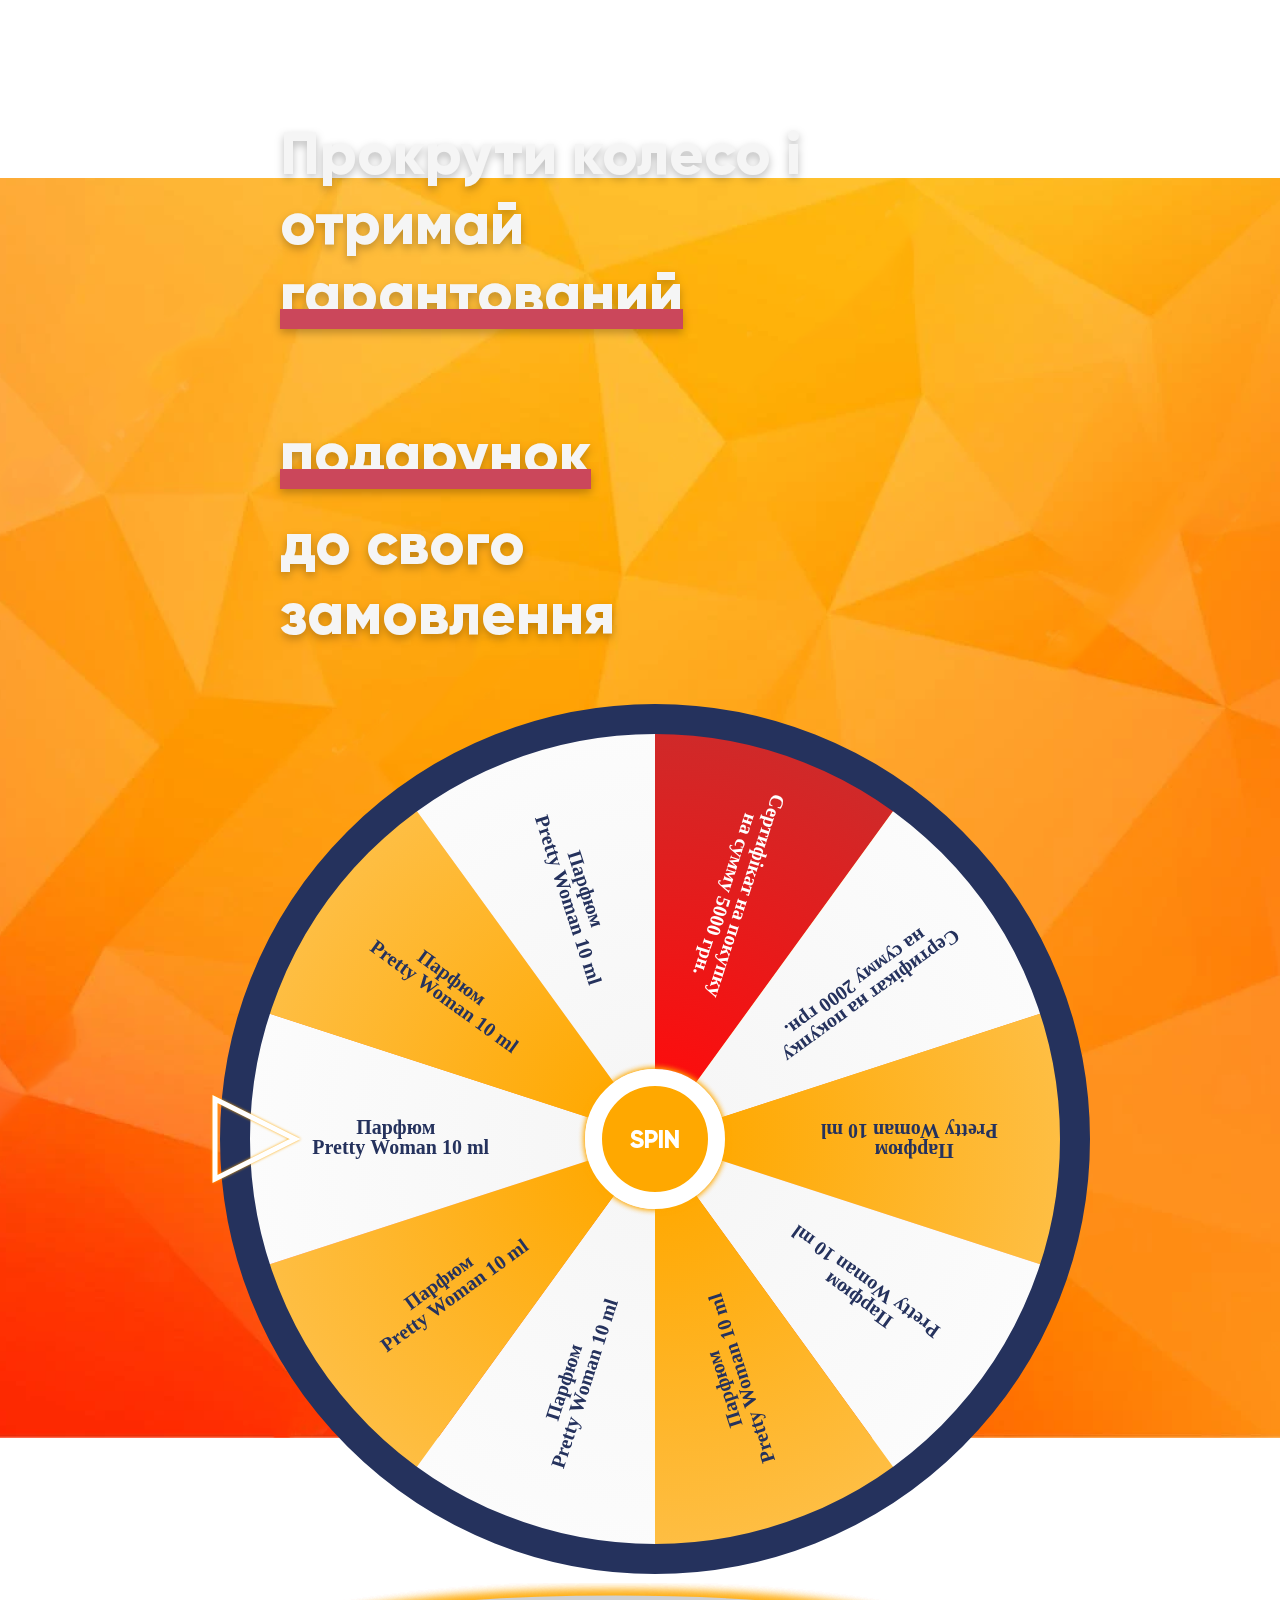
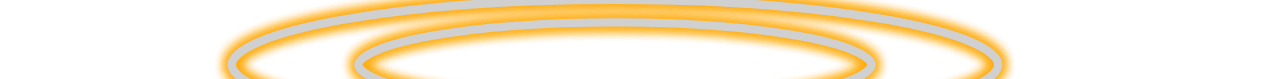
==== www/index.html @ 40f956ba "init" ====
<!DOCTYPE html>
<html lang="en">
<head>
  <meta charset="UTF-8">
  <meta http-equiv="X-UA-Compatible" content="IE=edge">
  <meta name="viewport" content="width=device-width, initial-scale=1.0">
  <title>Document</title>
  <link rel="stylesheet" href="./styles/css/fonts.css">
  <link rel="stylesheet" href="./styles/css/index.css">
  <link rel="stylesheet" href="./styles/css/media.css">
  <script src="./js/jquery-3.5.1.min.js"></script>
  <script src="./plugins/TweenMax.min.js"></script>
  <script src="./plugins/Winwheel.min.js"></script>
</head>
<body>
  
  <div class="content">
    <div class="">
      <div class="wrap wheelScreen__wrap">
        <div class="wheelScreen__text">
          <!--<h1>Дякуємо за--> <br><!--замовлення!</h1>-->
          <h2 style="">Прокрути колесо і <br> отримай <span>гарантований</span> <br> <span> подарунок</span> до свого <br> замовлення</h2>
        </div>

        <div class="wheel rotating wheelScreen__wheel">
          <canvas id='wheel__canvas' width='880' height='880'>
            Canvas not supported, use another browser.
          </canvas>

          <canvas id='wheel__adornment' width='880' height='880'>
            Canvas not supported, use another browser.
          </canvas>

          <canvas id='wheel__adornment2' width='880' height='880'>
            Canvas not supported, use another browser.
          </canvas>

          <button id="spinButton">spin</button>
          <div class="shadow-wheel-c"></div>
        </div>
        
      </div>
    </div>
  </div>

  <div class="options">
    <span data-rate="1" data-pos="1" data-fill="red">Сертифікат на покупку <br> на сумму 5000 грн.</span>
    <span data-rate="19" data-pos="2" data-fill="white">Сертифікат на покупку <br> на сумму 2000 грн.</span>
    <span data-rate="10" data-pos="3" data-fill="yellow">Парфюм <br> Pretty Woman 10 ml</span>
    <span data-rate="10" data-pos="4" data-fill="white">Парфюм <br> Pretty Woman 10 ml</span>
    <span data-rate="10" data-pos="5" data-fill="yellow">Парфюм <br> Pretty Woman 10 ml</span>
    <span data-rate="10" data-pos="6" data-fill="white">Парфюм <br> Pretty Woman 10 ml</span>
    <span data-rate="10" data-pos="7" data-fill="yellow">Парфюм <br> Pretty Woman 10 ml</span>
    <span data-rate="10" data-pos="8" data-fill="white">Парфюм <br> Pretty Woman 10 ml</span>
    <span data-rate="10" data-pos="9" data-fill="yellow">Парфюм <br> Pretty Woman 10 ml</span>
    <span data-rate="10" data-pos="10" data-fill="white">Парфюм <br> Pretty Woman 10 ml</span>
  </div>
  
  <script src="./js/index.js"></script>
</body>
</html>
---- www/styles/css/fonts.css ----
@font-face {
  font-family: "gilroy";
  src: url(../../fonts/Gilroy-Medium.ttf);
  font-weight: 500;
  font-style: normal;
}
@font-face {
  font-family: "gilroy";
  src: url(../../fonts/Gilroy-SemiBold.ttf);
  font-weight: 600;
  font-style: normal;
}
@font-face {
  font-family: "gilroy";
  src: url(../../fonts/Gilroy-ExtraBold.ttf);
  font-weight: 800;
  font-style: normal;
}
---- www/styles/css/index.css ----
body, html {
  margin: 0;
  padding: 0;
  background-image: url("../../img/bg-el.png"), url("../../img/bg-3.png");
  background-repeat: no-repeat, no-repeat; 
  background-position: center, center; 
  background-size:contain, auto;
}

* {
  font-family: "gilroy";
  -webkit-box-sizing: border-box;
          box-sizing: border-box;
}
.wrap {
  margin: 0px auto;
  padding: 0px 20px;
  width: 100%;
  max-width: 1840px;
}

.options {
  display: none;
}

h1 {
  font-style: normal;
  font-weight: 600;
  font-size: 60px;
  line-height: 72px;
  color: #F5F5F5;
  margin-top: 0;
}

h2 {
  font-style: normal;
  font-weight: 800;
  font-size: 60px;
  line-height: 74px;
  color: #F5F5F5;
  margin: 0;

}

p {
  margin-top: 30px;
  font-style: normal;
  font-weight: 500;
  font-size: 36px;
  line-height: 44px;
  color: #F5F5F5;
  margin-bottom: 0;
}

.wheelScreen {
  background: url(../../img/bg-1.png);
  background-size: cover;
  background-repeat: no-repeat;
  background-position: top center;
}
.wheelScreen__wrap {
  display: -webkit-box;
  display: -ms-flexbox;
  display: flex;
  -webkit-box-pack: justify;
      -ms-flex-pack: justify;
          justify-content: space-between;
  padding-top: 100px;
  padding-bottom: 100px;
}
.wheelScreen__text {
  padding-top: 210px;
  padding-left: 90px;
  filter: drop-shadow(0px 4px 4px rgba(0, 0, 0, 0.25));
  position: relative;
  display: block;
  z-index: 0;
}
.wheelScreen__text span { 
  display: block;
  text-decoration: none;
  width: 100%;
  max-width: -moz-fit-content;
  max-width: -webkit-fit-content;
  position: relative;
  z-index: 3;
}
.wheelScreen__text span::after{ 
  content: '';
  display: block;
  height: 20px;
  background: #CB475B;
  width:auto;
  transform: translateY(-20px);
  position: relative;
  z-index: 1;
}
.wheel {
  position: relative;
  margin-left: 30px;
  width: 780px;
  aspect-ratio: 1/1;
}

#wheel__canvas {
  width: 100%;
  height: 100%;
}

#wheel__adornment {
  width: 100%;
  height: 100%;
  position: absolute;
  top: 0;
  left: 0;
  
}

#wheel__adornment2 {
  width: 100%;
  height: 100%;
  position: absolute;
  top: 0;
  left: -20px;
}

#spinButton {
  display: -ms-grid;
  display: grid;
  place-items: center;
  width: 140px;
  height: 140px;
  aspect-ratio: 1/1;
  background: radial-gradient(50% 50% at 50% 50%, #FFA800 0%, #FFA800 100%);
  color: #fff;
  border-radius: 50%;
  /* border-radius: 30px; */
  border: 17px solid #FFffff;
  box-shadow: 0px 0px 6px #FFA800, 0px 0px 6px #FFA800;
  position: absolute;
  top: 50%;
  right: 50%;
  -webkit-transform: translate(50%, -50%);
          transform: translate(50%, -50%);
  font-style: normal;
  font-weight: 800;
  font-size: 25px;
  line-height: 31px;
  text-transform: uppercase;
  /* box-sizing: content-box; */
}
.shadow-wheel-c {
  position: fixed;
  width:800px;
  height: 150px;
  background-image: url(../../img/sh-c.svg);
  background-size:cover;
  background-repeat: no-repeat;
  background-position: top center;
}
.completeScreen {
  background: url(../../img/bg-2.png);
  background-size: cover;
  background-repeat: no-repeat;
  background-position: top center;
}
.completeScreen__wrap {
  max-width: 1800px;
  display: -webkit-box;
  display: -ms-flexbox;
  display: flex;
  -webkit-box-pack: justify;
      -ms-flex-pack: justify;
          justify-content: space-between;
  padding-top: 100px;
  padding-bottom: 210px;
}
.completeScreen__text {
  padding-top: 210px;
}
.completeScreen__img {
  aspect-ratio: 1/1;
}
.completeScreen__img img {
  width: 100%;
}
---- www/styles/css/media.css ----
@media screen and (max-width: 1620px) {
  h2 {
    font-size: 46px;
    line-height: 60px;
  }
}
@media screen and (max-width: 1400px) {
  .wheel {
    width: 680px;
    height: 680px;
  }
  .completeScreen__img {
    width: 680px;
    height: 680px;
  }
  .completeScreen__text {
    padding-top: 100px;
  }
  .wheelScreen__text {
    padding-top: 100px;
  }
}
@media screen and (max-width: 1280px) {
  h2 {
    font-size: 60px;
    line-height: 70px;
  }
  .wheelScreen__wrap,
.completeScreen__wrap {
    -webkit-box-orient: vertical;
    -webkit-box-direction: normal;
        -ms-flex-direction: column;
            flex-direction: column;
    -webkit-box-align: center;
        -ms-flex-align: center;
            align-items: center;
  }
  .wheelScreen__text,
.completeScreen__text {
    max-width: 900px;
    width: 100%;
    padding-top: 0;
    padding-bottom: 50px;
  }
  .completeScreen__img {
    width: 100%;
    max-width: 880px;
    height: auto;
  }
  .wheel {
    width: 100%;
    max-width: 880px;
    height: auto;
  }
}
@media screen and (max-width: 800px) {
  h2 {
    font-size: 40px;
    line-height: 50px;
    text-align: center;
  }
  h2 br {
    display: none;
  }
  h1 {
    font-size: 40px;
    line-height: 50px;
    text-align: center;
  }
  h1 br {
    display: none;
  }
  p {
    text-align: center;
  }
  p br {
    display: none;
  }
  .wheelScreen__wrap,
.completeScreen__wrap {
    padding-top: 50px;
    padding-bottom: 50px;
  }
}
@media screen and (max-width: 680px) {
  #spinButton {
    width: 110px;
    height: 110px;
    border-width: 10px;
    font-size: 22px;
  }
  h1 {
    margin-bottom: 10px;
    font-size: 32px;
  }
  h2 {
    font-size: 32px;
    line-height: 40px;
  }
  p {
    font-size: 26px;
    line-height: 30px;
    margin-top: 10px;
  }
  .wheelScreen__text,
.completeScreen__text {
    padding-bottom: 20px;
  }
}
@media screen and (max-width: 480px) {
  h1 {
    font-size: 20px;
    line-height: 25px;
    margin-bottom: 10px;
  }
  h2 {
    font-size: 18px;
    line-height: 20px;
  }
  p {
    font-size: 18px;
    line-height: 20px;
  }
  #spinButton {
    width: 70px;
    height: 70px;
    border-width: 6px;
    font-size: 16px;
  }
  .wheelScreen__wrap {
    padding-top: 30px;
    padding-bottom: 30px;
  }
}
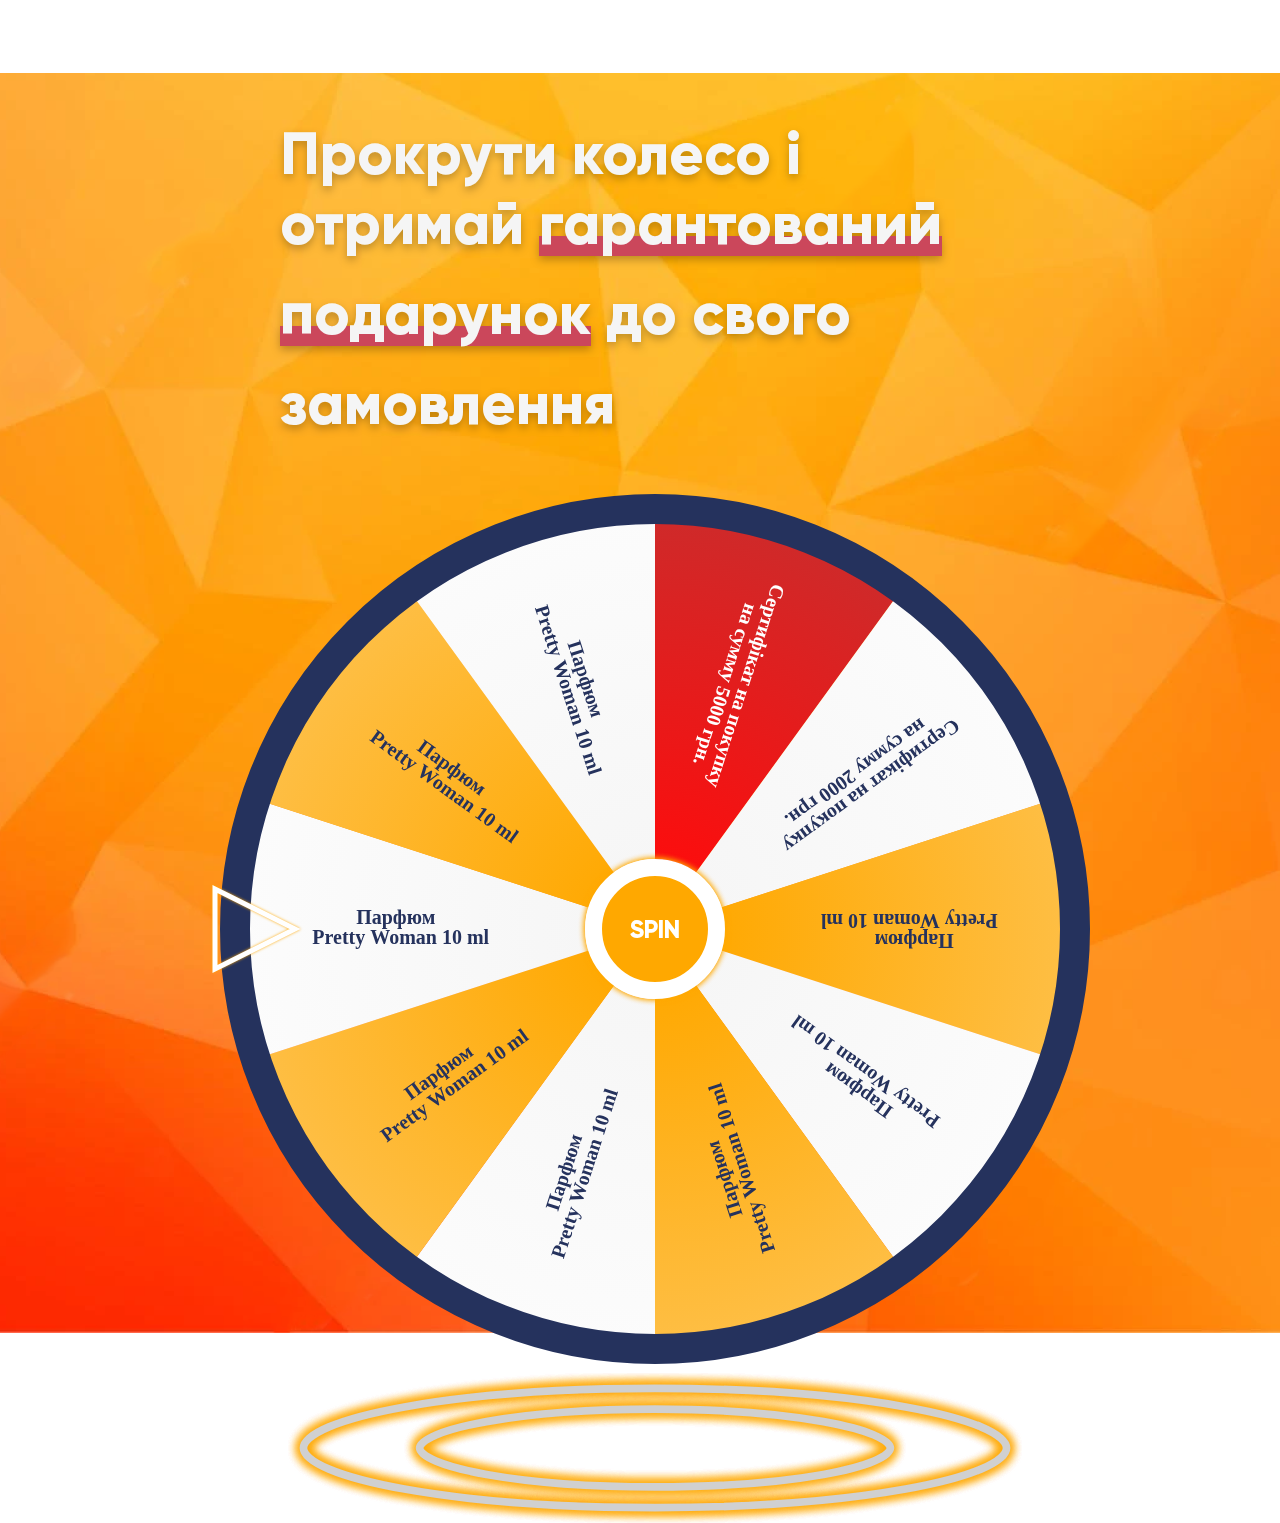
==== commit ed0bef51: "fix" ====
--- a/www/index.html
+++ b/www/index.html
@@ -34,11 +34,10 @@
           <canvas id='wheel__adornment2' width='880' height='880'>
             Canvas not supported, use another browser.
           </canvas>
-
+          
           <button id="spinButton">spin</button>
-          <div class="shadow-wheel-c"></div>
         </div>
-        
+    
       </div>
     </div>
   </div>
--- a/www/styles/css/index.css
+++ b/www/styles/css/index.css
@@ -5,6 +5,7 @@
   background-repeat: no-repeat, no-repeat; 
   background-position: center, center; 
   background-size:contain, auto;
+
 }
 
 * {
@@ -77,7 +78,7 @@
   z-index: 0;
 }
 .wheelScreen__text span { 
-  display: block;
+  display: inline-table;
   text-decoration: none;
   width: 100%;
   max-width: -moz-fit-content;
@@ -87,13 +88,13 @@
 }
 .wheelScreen__text span::after{ 
   content: '';
-  display: block;
+  display:block;
   height: 20px;
   background: #CB475B;
   width:auto;
-  transform: translateY(-20px);
-  position: relative;
-  z-index: 1;
+  transform: translateY(-23px);
+  position:relative;
+  z-index: -1;
 }
 .wheel {
   position: relative;
@@ -101,7 +102,17 @@
   width: 780px;
   aspect-ratio: 1/1;
 }
-
+.wheelScreen__wheel::after {
+  content: '';
+  display:flex;
+  position: absolute;
+  width: 100%;
+  height: 150px;
+  background-image: url(../../img/sh-c.svg);
+  background-size:contain;
+  background-repeat: no-repeat;
+  background-position: top center;
+}
 #wheel__canvas {
   width: 100%;
   height: 100%;
@@ -150,9 +161,8 @@
   /* box-sizing: content-box; */
 }
 .shadow-wheel-c {
-  position: fixed;
-  width:800px;
-  height: 150px;
+  display: fixed;
+  height: 150px !important;
   background-image: url(../../img/sh-c.svg);
   background-size:cover;
   background-repeat: no-repeat;
--- a/www/styles/css/media.css
+++ b/www/styles/css/media.css
@@ -54,6 +54,57 @@
   }
 }
 @media screen and (max-width: 800px) {
+  body,
+  html {
+    margin: 0;
+    padding: 0;
+    height:150%;
+    background-image: url("../../img/bg-elg_mob.svg"), url("../../img/bg-1_mob.png");
+    background-repeat: no-repeat, no-repeat;
+    background-position: center, center;
+    background-size:cover, auto;
+  }
+  .wheelScreen__text {
+    display: none;
+  }
+  .wheel {
+    transform: translateX(50px);
+  }
+  #spinButton {
+    font-size: 0;
+    
+    background: #25325D;
+    background-image: url(../../img/logo_mob.svg);
+    background-repeat: no-repeat;
+    background-position: center;
+
+  }
+  #spinButton::after {
+    content: 'ПРОКРУТИТИ КОЛЕСО';
+    background: #FFB424;
+    border-radius: 120px;
+    width: 600%;
+    height: 150px;
+    right: -200px;
+    display: block;
+    position: fixed;
+    top: 300px;
+    transform: rotate(15deg);
+
+    font-family: 'Gilroy';
+    font-style: normal;
+    font-weight: 900;
+    font-size: 30px;
+    
+      display: flex;
+        flex-direction: row;
+        align-items: center;
+        align-content: center;
+        justify-content: center;
+    
+  
+    color: #25325D;
+  }
   h2 {
     font-size: 40px;
     line-height: 50px;
@@ -78,8 +129,11 @@
   }
   .wheelScreen__wrap,
 .completeScreen__wrap {
-    padding-top: 50px;
+    padding-top: 500px;
     padding-bottom: 50px;
+  }
+  .wheelScreen__wheel::after {
+    display: none;
   }
 }
 @media screen and (max-width: 680px) {
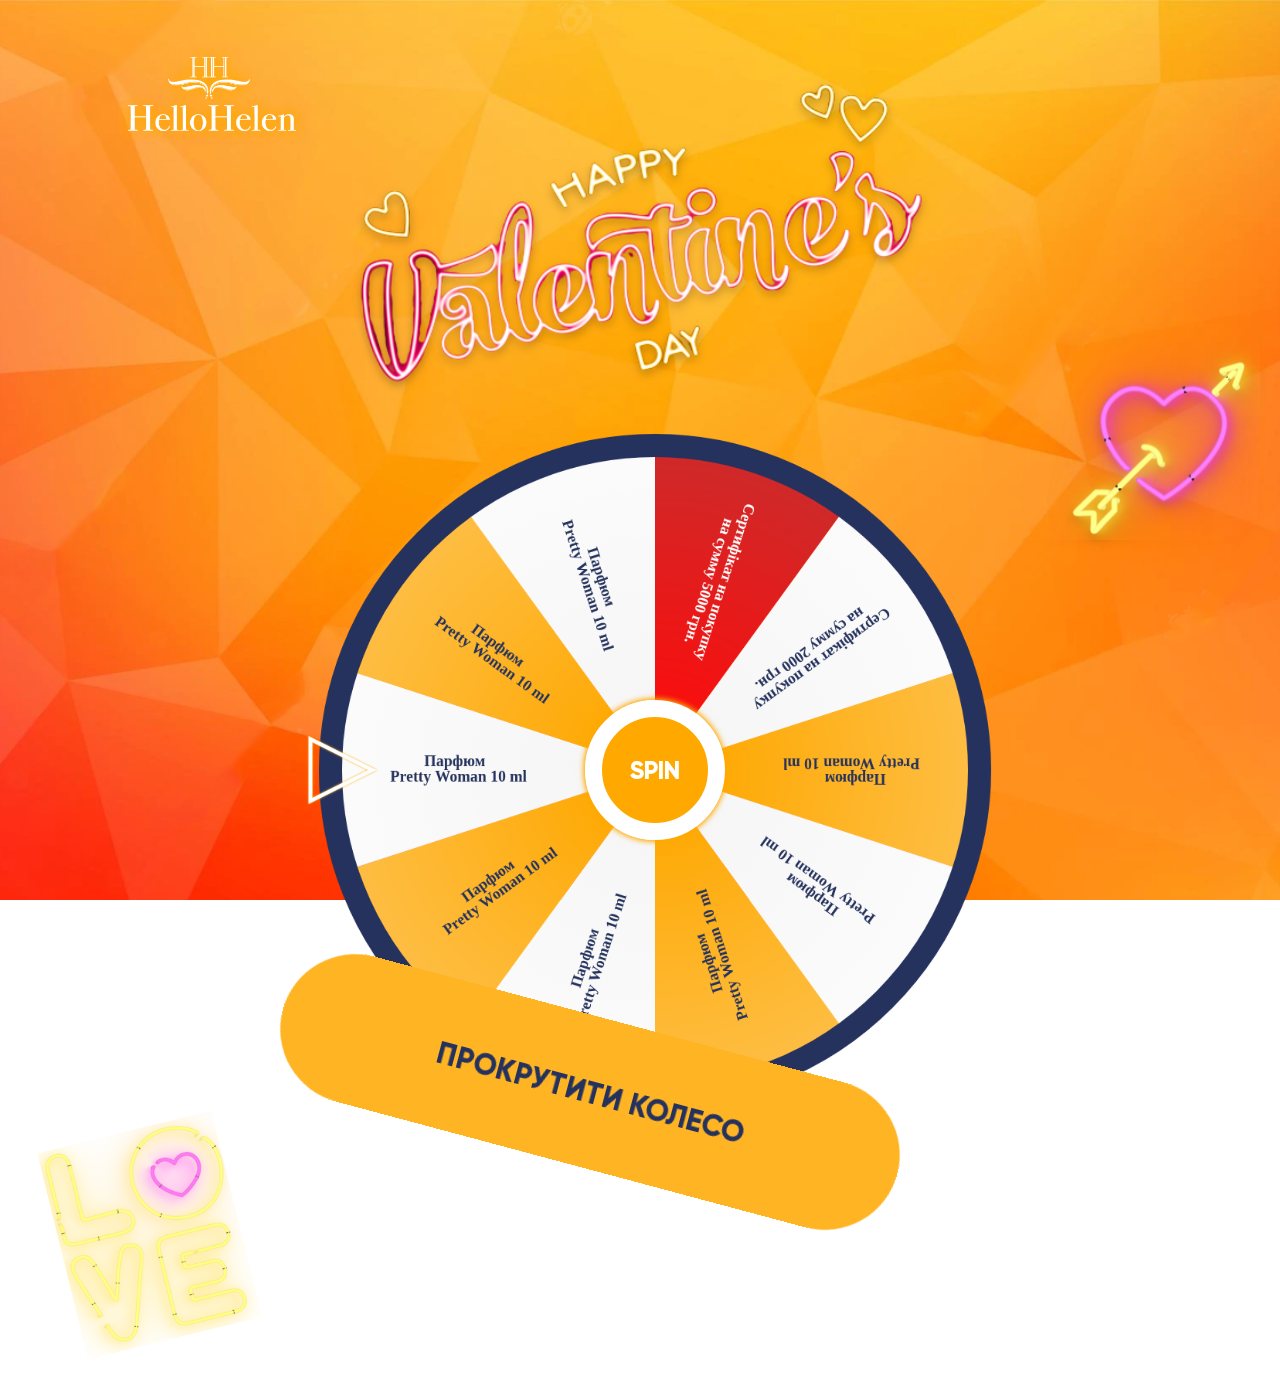
==== commit ba43bdd7: "feat: rewrite whole fucking code" ====
--- a/www/index.html
+++ b/www/index.html
@@ -1,5 +1,6 @@
 <!DOCTYPE html>
 <html lang="en">
+
 <head>
   <meta charset="UTF-8">
   <meta http-equiv="X-UA-Compatible" content="IE=edge">
@@ -12,14 +13,25 @@
   <script src="./plugins/TweenMax.min.js"></script>
   <script src="./plugins/Winwheel.min.js"></script>
 </head>
+
 <body>
-  
+
   <div class="content">
+    <div class="header__container">
+      <img src="./img/logo.png" alt="logo" class="header__icon icon-logo">
+      <img src="./img/love.png" alt="love" class="header__icon icon-love">
+      <img src="./img/heart.png" alt="heart" class="header__icon icon-heart">
+    </div>
     <div class="">
       <div class="wrap wheelScreen__wrap">
         <div class="wheelScreen__text">
           <!--<h1>Дякуємо за--> <br><!--замовлення!</h1>-->
-          <h2 style="">Прокрути колесо і <br> отримай <span>гарантований</span> <br> <span> подарунок</span> до свого <br> замовлення</h2>
+          <h2>Прокрути колесо і <br> отримай <span>гарантований</span> <br> <span> подарунок</span> до свого <br>
+            замовлення</h2>
+
+            <div class="valentine-icon"></div>
+        <img src="./img/heart.png" alt="heart" class="header__icon icon-heart icon-heart-mobile">
+
         </div>
 
         <div class="wheel rotating wheelScreen__wheel">
@@ -34,12 +46,15 @@
           <canvas id='wheel__adornment2' width='880' height='880'>
             Canvas not supported, use another browser.
           </canvas>
-          
+
           <button id="spinButton">spin</button>
         </div>
-    
       </div>
+      <img src="./img/love.png" alt="love" class="header__icon icon-love icon-love-mobile">
+
+      
     </div>
+
   </div>
 
   <div class="options">
@@ -54,7 +69,8 @@
     <span data-rate="10" data-pos="9" data-fill="yellow">Парфюм <br> Pretty Woman 10 ml</span>
     <span data-rate="10" data-pos="10" data-fill="white">Парфюм <br> Pretty Woman 10 ml</span>
   </div>
-  
+
   <script src="./js/index.js"></script>
 </body>
+
 </html>--- a/www/styles/css/index.css
+++ b/www/styles/css/index.css
@@ -1,18 +1,31 @@
-body, html {
-  margin: 0;
-  padding: 0;
-  background-image: url("../../img/bg-el.png"), url("../../img/bg-3.png");
-  background-repeat: no-repeat, no-repeat; 
-  background-position: center, center; 
-  background-size:contain, auto;
-
-}
-
 * {
   font-family: "gilroy";
   -webkit-box-sizing: border-box;
-          box-sizing: border-box;
-}
+  box-sizing: border-box;
+  margin: 0;
+  padding: 0;
+}
+
+html {
+  background: url("../../img/backgrount.png") no-repeat center center fixed;
+  background-size: cover;
+  overflow-x: hidden;
+
+}
+
+.content {
+  margin: 0;
+  padding: 0;
+}
+
+.header__container {
+  display: flex;
+  align-items: center;
+  justify-content: space-between;
+  margin: 0;
+  padding: 0;
+}
+
 .wrap {
   margin: 0px auto;
   padding: 0px 20px;
@@ -59,25 +72,27 @@
   background-repeat: no-repeat;
   background-position: top center;
 }
+
 .wheelScreen__wrap {
+  margin-top: -110px;
   display: -webkit-box;
   display: -ms-flexbox;
   display: flex;
   -webkit-box-pack: justify;
-      -ms-flex-pack: justify;
-          justify-content: space-between;
-  padding-top: 100px;
-  padding-bottom: 100px;
-}
+  -ms-flex-pack: justify;
+  justify-content: space-between;
+  align-items: center;
+  margin-bottom: 160px;
+}
+
 .wheelScreen__text {
-  padding-top: 210px;
-  padding-left: 90px;
   filter: drop-shadow(0px 4px 4px rgba(0, 0, 0, 0.25));
   position: relative;
   display: block;
   z-index: 0;
 }
-.wheelScreen__text span { 
+
+.wheelScreen__text span {
   display: inline-table;
   text-decoration: none;
   width: 100%;
@@ -86,33 +101,37 @@
   position: relative;
   z-index: 3;
 }
-.wheelScreen__text span::after{ 
+
+.wheelScreen__text span::after {
   content: '';
-  display:block;
+  display: block;
   height: 20px;
   background: #CB475B;
-  width:auto;
+  width: auto;
   transform: translateY(-23px);
-  position:relative;
+  position: relative;
   z-index: -1;
 }
+
 .wheel {
   position: relative;
   margin-left: 30px;
   width: 780px;
   aspect-ratio: 1/1;
 }
+
 .wheelScreen__wheel::after {
   content: '';
-  display:flex;
+  display: flex;
   position: absolute;
   width: 100%;
   height: 150px;
   background-image: url(../../img/sh-c.svg);
-  background-size:contain;
-  background-repeat: no-repeat;
-  background-position: top center;
-}
+  background-size: contain;
+  background-repeat: no-repeat;
+  background-position: top center;
+}
+
 #wheel__canvas {
   width: 100%;
   height: 100%;
@@ -124,7 +143,7 @@
   position: absolute;
   top: 0;
   left: 0;
-  
+
 }
 
 #wheel__adornment2 {
@@ -152,7 +171,7 @@
   top: 50%;
   right: 50%;
   -webkit-transform: translate(50%, -50%);
-          transform: translate(50%, -50%);
+  transform: translate(50%, -50%);
   font-style: normal;
   font-weight: 800;
   font-size: 25px;
@@ -160,37 +179,66 @@
   text-transform: uppercase;
   /* box-sizing: content-box; */
 }
+
 .shadow-wheel-c {
   display: fixed;
   height: 150px !important;
   background-image: url(../../img/sh-c.svg);
-  background-size:cover;
-  background-repeat: no-repeat;
-  background-position: top center;
-}
+  background-size: cover;
+  background-repeat: no-repeat;
+  background-position: top center;
+}
+
 .completeScreen {
   background: url(../../img/bg-2.png);
   background-size: cover;
   background-repeat: no-repeat;
   background-position: top center;
 }
+
 .completeScreen__wrap {
   max-width: 1800px;
   display: -webkit-box;
   display: -ms-flexbox;
   display: flex;
   -webkit-box-pack: justify;
-      -ms-flex-pack: justify;
-          justify-content: space-between;
+  -ms-flex-pack: justify;
+  justify-content: space-between;
   padding-top: 100px;
   padding-bottom: 210px;
 }
+
 .completeScreen__text {
   padding-top: 210px;
 }
+
 .completeScreen__img {
   aspect-ratio: 1/1;
 }
+
 .completeScreen__img img {
   width: 100%;
+}
+
+/* icons */
+
+img.header__icon.icon-heart {
+  z-index: 2;
+}
+
+.valentine-icon {
+  background-size: cover;
+  background: url(../../img/valentine02.png);
+  background-repeat: no-repeat;
+  height: 690px;
+  background-size: contain;
+  width: 820px;
+  background-position: center;
+  position: absolute;
+  left: 0;
+  top: 40%;
+}
+
+.icon-heart-mobile, img.header__icon.icon-love.icon-love-mobile{
+  display: none;
 }--- a/www/styles/css/media.css
+++ b/www/styles/css/media.css
@@ -3,8 +3,33 @@
     font-size: 46px;
     line-height: 60px;
   }
+  .valentine-icon {
+    background-size: cover;
+    background: url(../../img/valentine02.png);
+    background-repeat: no-repeat;
+    height: 590px;
+    background-size: contain;
+    width: 700px;
+    background-position: center;
+    position: absolute;
+    left: 0;
+    top: 40%;
+}
 }
 @media screen and (max-width: 1400px) {
+  .valentine-icon {
+    background-size: cover;
+    background: url(../../img/valentine02.png);
+    background-repeat: no-repeat;
+    height: 540px;
+    background-size: contain;
+    width: 510px;
+    background-position: center;
+    position: absolute;
+    left: 0;
+    top: 60%;
+}
+  
   .wheel {
     width: 680px;
     height: 680px;
@@ -21,168 +46,204 @@
   }
 }
 @media screen and (max-width: 1280px) {
-  h2 {
-    font-size: 60px;
-    line-height: 70px;
-  }
-  .wheelScreen__wrap,
-.completeScreen__wrap {
-    -webkit-box-orient: vertical;
-    -webkit-box-direction: normal;
-        -ms-flex-direction: column;
-            flex-direction: column;
-    -webkit-box-align: center;
-        -ms-flex-align: center;
-            align-items: center;
-  }
-  .wheelScreen__text,
-.completeScreen__text {
-    max-width: 900px;
-    width: 100%;
-    padding-top: 0;
-    padding-bottom: 50px;
-  }
-  .completeScreen__img {
-    width: 100%;
-    max-width: 880px;
-    height: auto;
-  }
-  .wheel {
-    width: 100%;
-    max-width: 880px;
-    height: auto;
-  }
-}
-@media screen and (max-width: 800px) {
-  body,
-  html {
+  .header__container {
+    display: flex;
+    align-items: center;
+    justify-content: space-between;
     margin: 0;
     padding: 0;
-    height:150%;
+    max-height: 100px;
+}
+
+  img.header__icon.icon-heart, img.header__icon.icon-love{
+    display: none;
+  }
+
+  img.header__icon.icon-logo{
+    max-width: 200px;
+    margin-left: 112px;
+    margin-top: 88px;
+  }
+ 
+  .wrap.wheelScreen__wrap {
+    flex-direction: column;
+}
+
+.wheelScreen__text h2{
+  display: none;
+}
+
+.wheelScreen__text {
+  display: block;
+  height: 500px;
+  width: 100%;
+  display: flex;
+  position: relative;
+  margin-bottom: -60px;
+  z-index: 5;
+}
+
+.valentine-icon {
+  bottom: 0;
+  background-size: cover;
+  background: url(../../img/valentine02.png);
+  background-repeat: no-repeat;
+  height: 540px;
+  background-size: contain;
+  width: 100%;
+  background-position: center center;
+  position: absolute;
+  left: 0;
+  top: 0;
+  left: 0;
+  right: 0;
+  margin: 0 auto;
+}
+
+
+img.header__icon.icon-heart.icon-heart-mobile {
+  display: block;
+  position: absolute;
+  max-width: 240px;
+  bottom: -50px;
+  right: 0;
+}
+#spinButton::after {
+  content: 'ПРОКРУТИТИ КОЛЕСО';
+  background: #FFB424;
+  border-radius: 120px;
+  width: 600%;
+  height: 150px;
+  right: -200px;
+  display: block;
+  position: fixed;
+  top: 300px;
+  transform: rotate(15deg);
+  font-family: 'Gilroy';
+  font-style: normal;
+  font-weight: 900;
+  font-size: 30px;
+  display: flex;
+  flex-direction: row;
+  align-items: center;
+  align-content: center;
+  justify-content: center;
+  color: #25325D;
+}
+
+.wheelScreen__wheel::after{
+  display: none;
+}
+img.header__icon.icon-love.icon-love-mobile {
+  display: block;
+  max-height: 250px;
+  margin-right: 0;
+  z-index: 5;
+  margin-left: 37px;
+  margin-bottom: 20px;
+}
+
+.wheelScreen__wrap{
+  margin-bottom: 0;
+}
+
+}
+@media screen and (max-width: 800px) {
+  html {
     background-image: url("../../img/bg-elg_mob.svg"), url("../../img/bg-1_mob.png");
-    background-repeat: no-repeat, no-repeat;
-    background-position: center, center;
-    background-size:cover, auto;
-  }
-  .wheelScreen__text {
+  }
+  
+}
+@media screen and (max-width: 680px) {
+
+
+
+  .wheelScreen__wheel::after {
     display: none;
   }
   .wheel {
-    transform: translateX(50px);
-  }
-  #spinButton {
-    font-size: 0;
-    
-    background: #25325D;
-    background-image: url(../../img/logo_mob.svg);
-    background-repeat: no-repeat;
-    background-position: center;
-
-  }
+    width: 560px;
+    height: 560px;
+}
+
+#spinButton::after {
+    content: 'ПРОКРУТИТИ КОЛЕСО';
+    background: #FFB424;
+    border-radius: 120px;
+    width: 500%;
+    height: 120px;
+    right: -130px;
+    display: block;
+    position: fixed;
+    top: 240px;
+    transform: rotate(15deg);
+    font-family: 'Gilroy';
+    font-style: normal;
+    font-weight: 900;
+    font-size: 30px;
+    display: flex;
+    flex-direction: row;
+    align-items: center;
+    align-content: center;
+    justify-content: center;
+    color: #25325D;
+}
+
+body {
+  overflow: hidden;
+}
+
+
+}
+@media screen and (max-width: 480px) {
   #spinButton::after {
     content: 'ПРОКРУТИТИ КОЛЕСО';
     background: #FFB424;
     border-radius: 120px;
-    width: 600%;
-    height: 150px;
-    right: -200px;
+    width: 90vw;
+    height: 100px;
+    right: -80px;
     display: block;
     position: fixed;
-    top: 300px;
     transform: rotate(15deg);
-
     font-family: 'Gilroy';
     font-style: normal;
     font-weight: 900;
     font-size: 30px;
+    display: flex;
+    flex-direction: row;
+    align-items: center;
+    align-content: center;
+    justify-content: center;
+    color: #25325D;
+}
+
+
+  .wheelScreen__wheel {
+    transform: translateX(50px);
+    bottom: 10px;
     
-      display: flex;
-        flex-direction: row;
-        align-items: center;
-        align-content: center;
-        justify-content: center;
-    
-  
-    color: #25325D;
-  }
-  h2 {
-    font-size: 40px;
-    line-height: 50px;
-    text-align: center;
-  }
-  h2 br {
-    display: none;
-  }
-  h1 {
-    font-size: 40px;
-    line-height: 50px;
-    text-align: center;
-  }
-  h1 br {
-    display: none;
-  }
-  p {
-    text-align: center;
-  }
-  p br {
-    display: none;
-  }
-  .wheelScreen__wrap,
-.completeScreen__wrap {
-    padding-top: 500px;
-    padding-bottom: 50px;
   }
   .wheelScreen__wheel::after {
     display: none;
   }
-}
-@media screen and (max-width: 680px) {
-  #spinButton {
-    width: 110px;
-    height: 110px;
-    border-width: 10px;
-    font-size: 22px;
-  }
-  h1 {
-    margin-bottom: 10px;
-    font-size: 32px;
-  }
-  h2 {
-    font-size: 32px;
-    line-height: 40px;
-  }
-  p {
-    font-size: 26px;
-    line-height: 30px;
-    margin-top: 10px;
-  }
-  .wheelScreen__text,
-.completeScreen__text {
-    padding-bottom: 20px;
-  }
-}
-@media screen and (max-width: 480px) {
-  h1 {
-    font-size: 20px;
-    line-height: 25px;
-    margin-bottom: 10px;
-  }
-  h2 {
-    font-size: 18px;
-    line-height: 20px;
-  }
-  p {
-    font-size: 18px;
-    line-height: 20px;
-  }
-  #spinButton {
-    width: 70px;
-    height: 70px;
-    border-width: 6px;
-    font-size: 16px;
-  }
-  .wheelScreen__wrap {
-    padding-top: 30px;
-    padding-bottom: 30px;
-  }
+  img.header__icon.icon-heart.icon-heart-mobile {
+    display: block;
+    position: absolute;
+    max-width: 170px;
+    bottom: 30px;
+    right: 0;
+}
+
+img.header__icon.icon-love.icon-love-mobile {
+  display: block;
+  max-height: 180px;
+  margin-right: 0;
+  z-index: 5;
+  margin-left: 37px;
+  margin-bottom: 20px;
+  margin-top: -60px;
+  position: relative;
+} 
+
 }